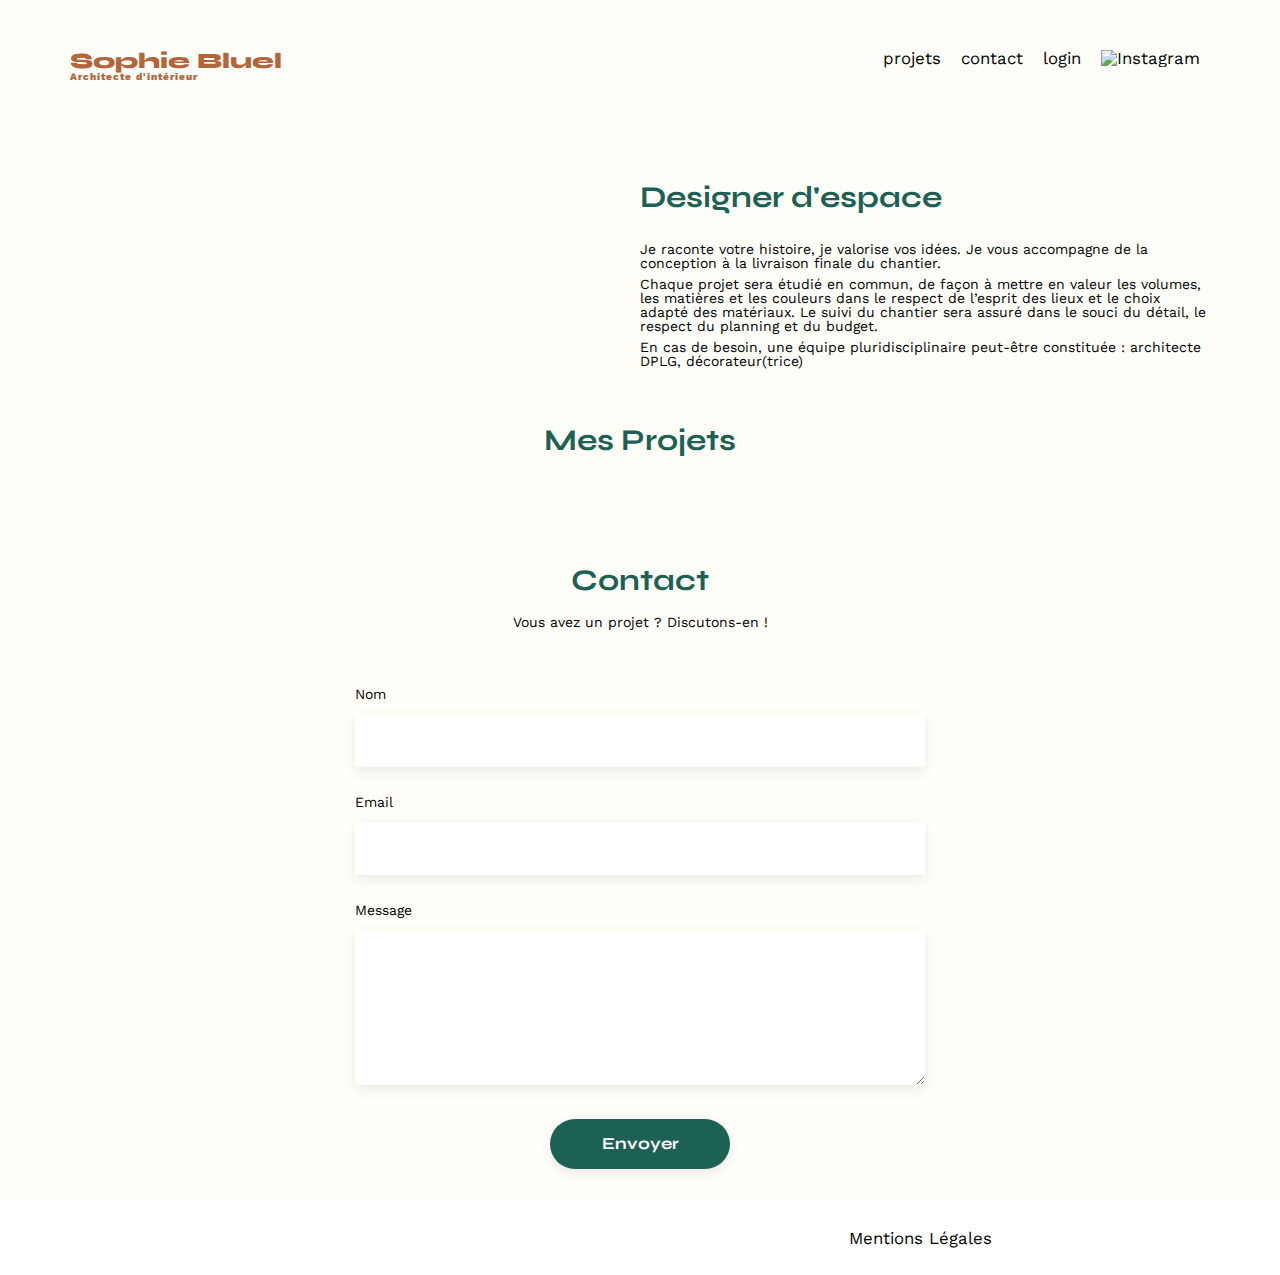
==== FrontEnd/index.html @ 4ac86c09 "ajout modale, supprimer projet donctionnel" ====
<!DOCTYPE html>
<html lang="fr">
<head>
	<meta charset="UTF-8">
	<title>Sophie Bluel - Architecte d'intérieur</title>
	<meta name="viewport" content="width=device-width, initial-scale=1.0">
	<link rel="preconnect" href="https://fonts.googleapis.com">
	<link rel="preconnect" href="https://fonts.gstatic.com" crossorigin>
	<link href="https://fonts.googleapis.com/css2?family=Syne:wght@700;800&family=Work+Sans&display=swap" rel="stylesheet">
	<link rel="stylesheet" href="https://cdnjs.cloudflare.com/ajax/libs/font-awesome/6.2.1/css/all.min.css"
	integrity="sha512-MV7K8+y+gLIBoVD59lQIYicR65iaqukzvf/nwasF0nqhPay5w/9lJmVM2hMDcnK1OnMGCdVK+iQrJ7lzPJQd1w=="
	crossorigin="anonymous" referrerpolicy="no-referrer" />
	<meta name="description" content="">
	<link rel="stylesheet" href="./assets/style.css">
	<script src="works.js" defer></script>
</head>
<body>
	<aside>
		<div class="modal-container" role="dialog">
			<div class="overlay modalTrigger"></div>
			<div class="modal">
				<button class="modalPrecedent" hidden><i class="fa-solid fa-arrow-left"></i></button>
				<button class="modal-close modalTrigger"><i class="fa-solid fa-xmark"></i></button>
				<div class="modal-contenu">
			
				</div>
			</div>
		</div>
	</aside>
	<header>
		<h1>Sophie Bluel <span>Architecte d'intérieur</span></h1>
		<nav>
			<ul>
				<li>projets</li>
				<li>contact</li>
				<li id="login" ><a href="login.html">login</a></li>
				<li id="logout" hidden><a href="index.html">logout</a></li>
				<li><img src="./assets/icons/instagram.png" alt="Instagram"></li>
			</ul>
		</nav>
	</header>
	<main>
		<section id="introduction">
			<figure>
				<img src="./assets/images/sophie-bluel.png" alt="">
			</figure>
			<article>
				<h2>Designer d'espace</h2>
				<p>Je raconte votre histoire, je valorise vos idées. Je vous accompagne de la conception à la livraison finale du chantier.</p>
				<p>Chaque projet sera étudié en commun, de façon à mettre en valeur les volumes, les matières et les couleurs dans le respect de l’esprit des lieux et le choix adapté des matériaux. Le suivi du chantier sera assuré dans le souci du détail, le respect du planning et du budget.</p>
				<p>En cas de besoin, une équipe pluridisciplinaire peut-être constituée : architecte DPLG, décorateur(trice)</p>
			</article>
		</section>
		<section id="portfolio">
			<h2 id="modifier">Mes Projets</h2>
			<div class="filtres">
			</div>
			<div class="gallery"></div>	
		</div>
	</section>
	<section id="contact">
		<h2>Contact</h2>
		<p>Vous avez un projet ? Discutons-en !</p>
		<form action="#" method="post">
			<label for="name">Nom</label>
			<input type="text" name="name" id="name">
			<label for="email">Email</label>
			<input type="email" name="email" id="email">
			<label for="message">Message</label>
			<textarea name="message" id="message" cols="30" rows="10"></textarea>
			<input type="submit" value="Envoyer">
		</form>
	</section>
</main>

<footer>
	<nav>
		<ul>
			<li>Mentions Légales</li>
		</ul>
	</nav>
</footer>
</body>
</html>
---- FrontEnd/assets/style.css ----
/* http://meyerweb.com/eric/tools/css/reset/
   v2.0 | 20110126
   License: none (public domain)
*/

html, body, div, span, applet, object, iframe,
h1, h2, h3, h4, h5, h6, p, blockquote, pre,
a, abbr, acronym, address, big, cite, code,
del, dfn, em, img, ins, kbd, q, s, samp,
small, strike, strong, sub, sup, tt, var,
b, u, i, center,
dl, dt, dd, ol, ul, li,
fieldset, form, label, legend,
table, caption, tbody, tfoot, thead, tr, th, td,
article, aside, canvas, details, embed,
figure, figcaption, footer, header, hgroup,
menu, nav, output, ruby, section, summary,
time, mark, audio, video {
	margin: 0;
	padding: 0;
	border: 0;
	font-size: 100%;
	font: inherit;
	vertical-align: baseline;
}
/* HTML5 display-role reset for older browsers */
article, aside, details, figcaption, figure,
footer, header, hgroup, menu, nav, section {
	display: block;
}
body {
	line-height: 1;
}
ol, ul {
	list-style: none;
}
blockquote, q {
	quotes: none;
}
blockquote:before, blockquote:after,
q:before, q:after {
	content: '';
	content: none;
}
table {
	border-collapse: collapse;
	border-spacing: 0;
}
/** end reset css**/
body {
	max-width: 1140px;
	margin:auto;
	font-family: 'Work Sans' ;
	font-size: 14px;
}
header {
	display: flex;
	justify-content: space-between;
	margin: 50px 0
}
section {
	margin: 50px 0
}

h1{
	display: flex;
	flex-direction: column;
	font-family: 'Syne';
	font-size: 22px;
	font-weight: 800;
	color: #B1663C
}

h1 > span {
	font-family: 'Work Sans';
	font-size:10px;
	letter-spacing: 0.1em;
;
}

h2{
	font-family: 'Syne';
	font-weight: 700;
	font-size: 30px;
	color: #1D6154
}
nav ul {
	display: flex;
	align-items: center;
	list-style-type: none;

}
nav li {
	padding: 0 10px;
	font-size: 1.2em;
}

li:hover {
	color: #B1663C;
}
#introduction {
	display: flex;
	align-items: center;
}
#introduction figure {
	flex: 1
}
#introduction img {
	display: block;
	margin: auto;
	width: 80%;
}

#introduction article {
	flex: 1
}
#introduction h2 {
	margin-bottom: 1em;
}

#introduction p {
	margin-bottom: 0.5em;
}
#portfolio h2 {
	text-align: center;
	margin-bottom: 1em;
}
.gallery {
	width: 100%;
	display: grid;
	grid-template-columns: 1fr 1fr 1fr;
	grid-column-gap: 20px;
	grid-row-gap: 20px;
}

.gallery img {
	width: 100%;

}
#contact {
	width: 50%;
margin: auto;
}
#contact > * {
	text-align: center;

}
#contact h2{
	margin-bottom: 20px;
}
#contact form {
	text-align: left;
	margin-top:30px;
	display: flex;
	flex-direction: column;
}

#contact input {
	height: 50px;
	font-size: 1.2em;
	border: none;
	box-shadow: 0px 4px 14px rgba(0, 0, 0, 0.09);
}
#contact label {
	margin: 2em 0 1em 0;
}
#contact textarea {
	border: none;
	box-shadow: 0px 4px 14px rgba(0, 0, 0, 0.09);
}

input[type="submit"]{
	font-family: 'Syne';
	font-weight: 700;
	color: white;
	background-color: #1D6154;
	margin : 2em auto ;
	width: 180px;
	text-align: center;
	border-radius: 60px ;
}

footer nav ul {
	display: flex;
	justify-content: flex-end;
	margin: 2em
}

/* Ajout des boutons */

.filtres {
	display: flex;
	justify-content: space-between;
	width: 55%;
	margin: 30px auto ;
}

.filtres button {
	border-radius: 20px;
	padding: 6px 13px ;
	font-family: 'Syne';
	color: #1D6154;
	font-weight: bold;
	border: 1px  #1D6154 solid;
	background-color: transparent;
	font-size: 14px;
	cursor: pointer;
}

.active {
	color: white !important;
	background-color: #1D6154 !important;
}


/* Login */

.pageactive {
	color: black;
	font-weight: bold;
}

a, a:visited{
	text-decoration: none;
	color: black;
}
a:hover {
	color: #B1663C;
}



.login {
	display: flex;
	flex-direction: column;
	align-items: center;

}

.form-login {
	display: flex;
	flex-direction: column;
	align-items: center;
	width: 40%;
}

.form-login input {
	border: none;
	height: 50px;
	box-shadow: 0px 4px 14px rgba(0, 0, 0, 0.09);
}

.form-login div {
	display: flex;
	flex-direction: column;
	width: 100%;
}

.form-login label {
	align-items: flex-start;
	margin-top: 30px;
	margin-bottom: 5px;
}

.mdpoublie {
	text-decoration: underline;
	color: black;
}



/* sticky footer */
body {
	min-height: 100vh;
	display: flex;
	flex-direction: column;
}

html {
	background-color: #fffef8;
}

footer {
	background-color: white;
	width: 100vw;
	position: relative;
	left: calc(-50vw + 50%);	
	margin-top: auto;
}

footer nav {
	margin-right: 250px;
}

/* Mode Admin */

.admin {
	background-color: black;
	color: white;
	align-items: center;
	font-family: 'Work Sans';
	text-align: center;
	padding: 20px;
	width: 100vw;
	position: relative;
	left: calc(-50vw + 50%);
}

.buttonModifier {
	cursor: pointer;
	border: none;
	background-color: transparent;
	vertical-align: middle;
}

.buttonModifier i,
.admin i {
	margin: 0 10px ;
}



/* Modale */
aside {
	width: 100vw;
	position: relative;
	left: calc(-50vw + 50%);
}

.modal-contenu h3 {
	font-size: 26px;
	margin:  30px  0 30px 0;
}

.modal-container {
	display: none; 
	position: fixed;
	top: 0;
	width: 100%;
	height: 100vh;
}

.modal-container.activEdit {
	display: block;
}

.modal-container img {
	height: 102px;
	width: 77px;
}

.overlay {
	position: absolute;
	width: 100%;
	height: 100%;
	background-color: #00000030;
	
}

.modal {
	width: 40%;
	max-height: 100%;
	padding: 20px 0 ;
	background-color: white;
	border-radius: 8px;
	position: absolute;
	top: 50%;
	left: 50%;
	transform: translate(-50%,-50%);
}

.modal-close {
	padding: 10px 15px;
	font-size: 20px;
	border: none;
	position: absolute;
	top: 10px;
	right: 10px;
	cursor: pointer;
	background-color: white;
}

.modalPrecedent {
	padding: 10px 15px;
	font-size: 20px;
	border: none;
	cursor: pointer;
	background-color: white;
	position: absolute;
	top: 10px;
	left: 10px;
}


.modal-contenu {
	display: flex;
	flex-direction: column;
	align-items: center;
	margin-left: auto;
	margin-right: auto;
}

hr {
	width: 70%;
	color: b3b3b3;
	margin: 50px 0 30px 0;
}

.ajoutWork {
	border-radius: 20px;
	padding: 10px 10px ;
	font-family: 'Syne';
	color: white;
	border: 1px  #1D6154 solid;
	background-color: #1D6154;
	font-size: 14px;
	cursor: pointer;
	width: 40%;
}
.galleryEdit {
	display: grid;
	grid-template-columns:20% 20% 20% 20% 20%;
	column-gap:5px;
	row-gap: 25px;

}

.supprimerbtn {
	background-color: black;
	color: white;
	position: absolute;
	right: 10px;
	top: 8px;
	height: 17px;
	width: 17px;
	border-radius: 3px;
	text-align: center;
	vertical-align: middle;
	cursor: pointer;
}

.supprimerbtn i {
	font-size: 9px;
	margin: auto;
}

.photoEtBtn {
	position: relative;
}
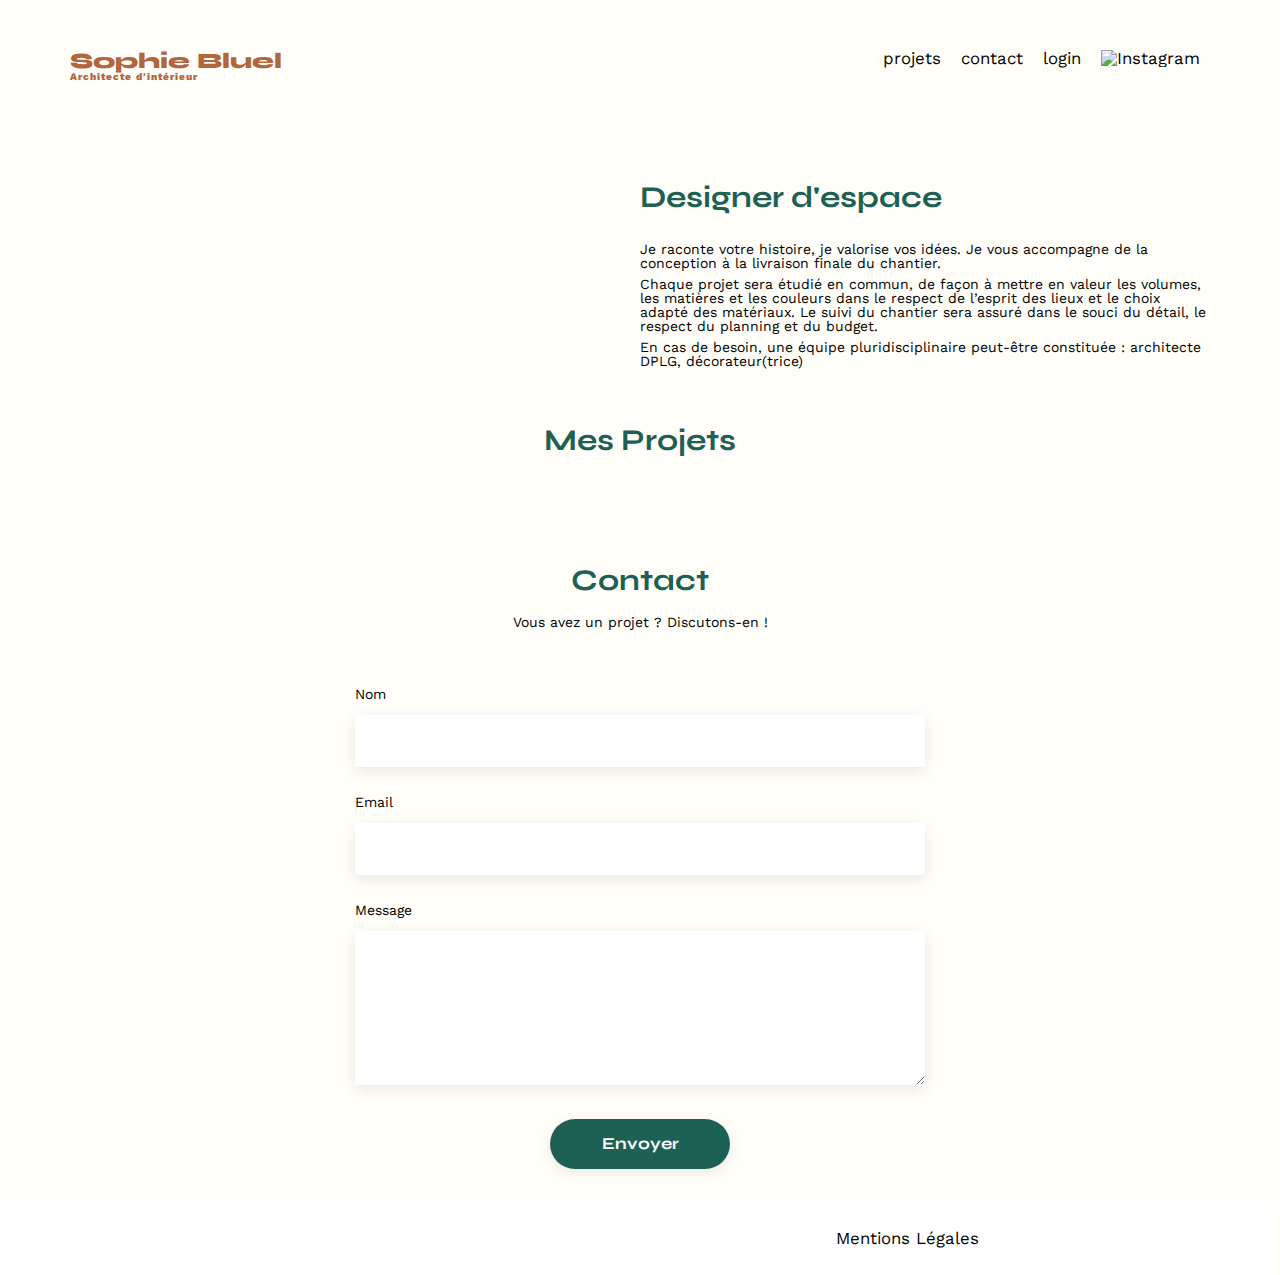
==== commit 9df82f9c: "Ajout photo opérationnel" ====
--- a/FrontEnd/index.html
+++ b/FrontEnd/index.html
@@ -19,10 +19,33 @@
 		<div class="modal-container" role="dialog">
 			<div class="overlay modalTrigger"></div>
 			<div class="modal">
-				<button class="modalPrecedent" hidden><i class="fa-solid fa-arrow-left"></i></button>
+				<button class="modal-precedent" hidden><i class="fa-solid fa-arrow-left"></i></button>
 				<button class="modal-close modalTrigger"><i class="fa-solid fa-xmark"></i></button>
-				<div class="modal-contenu">
-			
+				<div class="modal-works-edit display ">
+					<h3>Galerie photo</h3>
+					<div class="gallery-edit">
+					</div>
+					<hr>
+					<button class="btn-add-work">Ajouter une photo</button>
+				</div>
+				<div class="modal-add-work display-none">
+					<h3>Ajout photo</h3>
+					<form action="#" method="post" class="display">
+						<div class="input-add-picture">
+								<i class="fa-regular fa-image space preview"></i>
+								<label for="picture" id="labelForPicture" >+ Ajouter photo</label>
+								<input type="file" required id="picture" accept=".png, .jpg" class="space" style="visibility: hidden;">
+							<p class="space picture-accepted">jpg, png : 4mo max</p>
+						</div>
+						<label for="title">Titre</label>
+						<input type="text" name="title" id="title" required>
+						<label for="category">Catégorie</label>
+						<select name="category" id="category" required>
+							<option value=""></option>
+						</select>
+						<hr>
+						<input id="valider" type="submit" value="Valider" disabled>
+					</form>
 				</div>
 			</div>
 		</div>
@@ -31,8 +54,8 @@
 		<h1>Sophie Bluel <span>Architecte d'intérieur</span></h1>
 		<nav>
 			<ul>
-				<li>projets</li>
-				<li>contact</li>
+				<li><a href="index.html">projets</a></li>
+				<li><a href="#contact">contact</a></li>
 				<li id="login" ><a href="login.html">login</a></li>
 				<li id="logout" hidden><a href="index.html">logout</a></li>
 				<li><img src="./assets/icons/instagram.png" alt="Instagram"></li>
@@ -53,7 +76,7 @@
 		</section>
 		<section id="portfolio">
 			<h2 id="modifier">Mes Projets</h2>
-			<div class="filtres">
+			<div class="filters">
 			</div>
 			<div class="gallery"></div>	
 		</div>
--- a/FrontEnd/assets/style.css
+++ b/FrontEnd/assets/style.css
@@ -188,14 +188,14 @@
 
 /* Ajout des boutons */
 
-.filtres {
+.filters {
 	display: flex;
 	justify-content: space-between;
 	width: 55%;
 	margin: 30px auto ;
 }
 
-.filtres button {
+.filters button {
 	border-radius: 20px;
 	padding: 6px 13px ;
 	font-family: 'Syne';
@@ -282,7 +282,7 @@
 
 footer {
 	background-color: white;
-	width: 100vw;
+	width: 99vw;
 	position: relative;
 	left: calc(-50vw + 50%);	
 	margin-top: auto;
@@ -301,7 +301,7 @@
 	font-family: 'Work Sans';
 	text-align: center;
 	padding: 20px;
-	width: 100vw;
+	width: 97vw;
 	position: relative;
 	left: calc(-50vw + 50%);
 }
@@ -327,7 +327,7 @@
 	left: calc(-50vw + 50%);
 }
 
-.modal-contenu h3 {
+h3 {
 	font-size: 26px;
 	margin:  30px  0 30px 0;
 }
@@ -380,7 +380,7 @@
 	background-color: white;
 }
 
-.modalPrecedent {
+.modal-precedent {
 	padding: 10px 15px;
 	font-size: 20px;
 	border: none;
@@ -392,9 +392,8 @@
 }
 
 
-.modal-contenu {
-	display: flex;
-	flex-direction: column;
+.modal-works-edit,
+.modal-add-work {
 	align-items: center;
 	margin-left: auto;
 	margin-right: auto;
@@ -402,11 +401,16 @@
 
 hr {
 	width: 70%;
-	color: b3b3b3;
-	margin: 50px 0 30px 0;
-}
-
-.ajoutWork {
+	color: #b3b3b3;
+	margin-bottom: 30px;
+}
+
+.modal-add-work hr {
+	width: 100%;
+}
+
+.btn-add-work,
+#valider {
 	border-radius: 20px;
 	padding: 10px 10px ;
 	font-family: 'Syne';
@@ -416,16 +420,17 @@
 	font-size: 14px;
 	cursor: pointer;
 	width: 40%;
-}
-.galleryEdit {
+	margin: auto !important;
+}
+.gallery-edit {
 	display: grid;
 	grid-template-columns:20% 20% 20% 20% 20%;
 	column-gap:5px;
 	row-gap: 25px;
-
-}
-
-.supprimerbtn {
+	margin-bottom: 20px;
+}
+
+.deletebtn {
 	background-color: black;
 	color: white;
 	position: absolute;
@@ -439,12 +444,91 @@
 	cursor: pointer;
 }
 
-.supprimerbtn i {
+.deletebtn i {
 	font-size: 9px;
 	margin: auto;
 }
 
-.photoEtBtn {
+.picAndBtn {
 	position: relative;
 }
 
+.display {
+	display: flex;
+	flex-direction: column;
+}
+
+.display-none {
+	display: none;
+}
+
+.modal-add-work {
+	align-items: center;
+}
+
+#title, #category {
+	border: none;
+	height: 50px;
+	box-shadow: 0px 4px 14px rgba(0, 0, 0, 0.09);
+	margin: 0 0 20px 0;
+}
+
+.modal-add-work form {
+	width: 63%;
+}
+
+.modal-add-work label {
+	margin: 20px 0 10px;
+	font-size: 14px;
+}
+.input-add-picture {
+	background-color: #e8f1f8;
+	width: 100%;
+	display: grid;
+	border-radius: 5px;
+}
+
+.space {
+	margin: 10px auto
+}
+
+
+.input-add-picture i {
+	color: #b9c5cc;
+	font-size: 76px;
+}
+
+#valider:disabled {
+	background-color: #a7a7a7;
+	border: none;
+}
+
+.input-add-picture label {
+	justify-self: center;
+	margin-top: 0;
+	margin-bottom: 0;
+	text-align: center;
+	border-radius: 50px;
+	background-color: #cbd6dc;
+	width: 45%;
+	height: 26px;
+	color: #306685;
+	font-size: medium;
+	cursor: pointer;
+	padding: 9px 0 1px;
+}
+
+.input-add-picture input {
+	display: none;
+}
+
+.picture-accepted {
+	font-size: 10px;
+}
+
+.margin-auto {
+	margin: auto;
+	width: 129px !important;
+	height: auto !important;
+	object-fit: cover;
+}